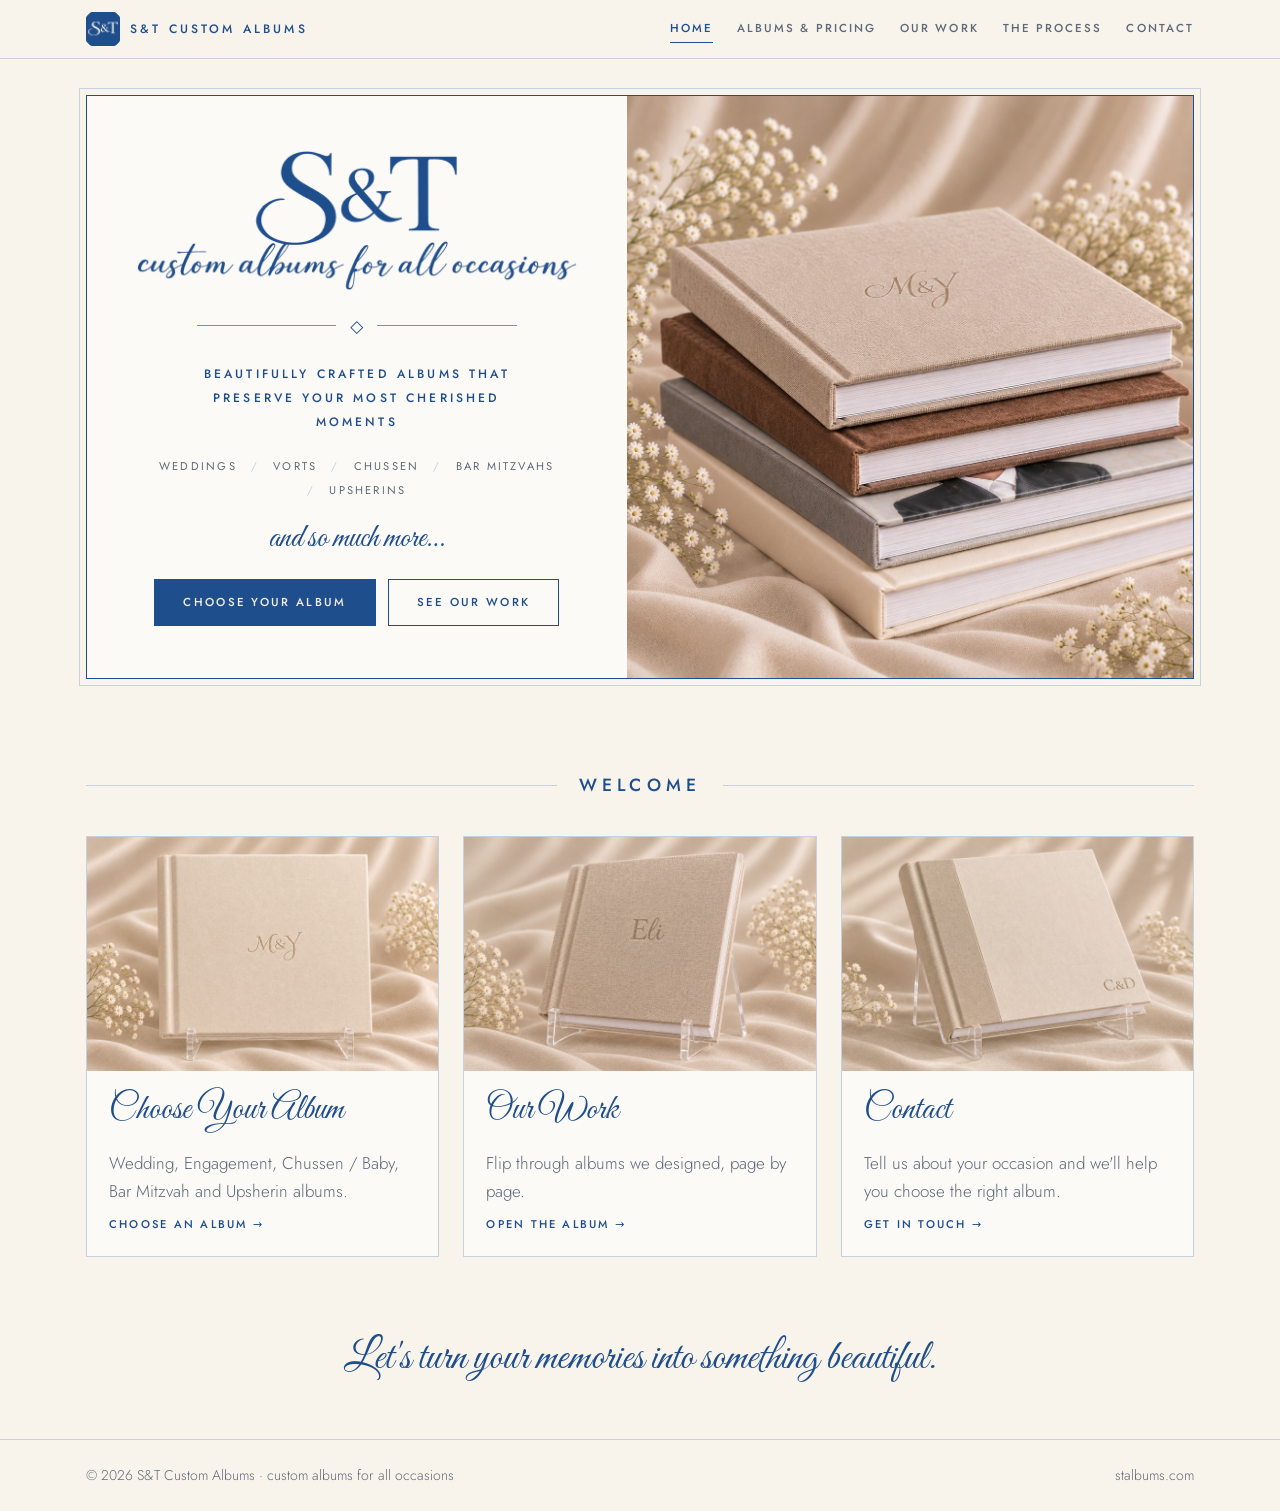
==== index.html @ 43dfe242 "New album photos; restore lost design fixes and Choose your album button" ====
<!doctype html>
<html lang="en">
<head>
<meta charset="utf-8">
<meta name="viewport" content="width=device-width, initial-scale=1, viewport-fit=cover">
<meta name="claude:viewport-fit-sides" content="cover">
<title>S&amp;T Custom Albums</title>
<meta name="description" content="S&amp;T Custom Albums: custom photo albums for weddings, chussen, bar mitzvahs, upsherins, engagements and more.">
<link rel="icon" href="favicon.ico" sizes="any">
<link rel="icon" type="image/png" sizes="32x32" href="images/favicon-32.png">
<link rel="apple-touch-icon" href="images/apple-touch-icon.png">
<meta name="theme-color" content="#1f4e8c">
<link rel="preconnect" href="https://fonts.googleapis.com">
<link rel="stylesheet" href="https://fonts.googleapis.com/css2?family=Great+Vibes&family=Jost:wght@300;400;500&display=swap">
<link rel="stylesheet" href="styles.css?v=202611242300">
</head>
<body>
<nav class="top">
  <div class="wrap">
    <a class="mark" href="index.html" aria-label="S&amp;T Custom Albums home"><img src="images/favicon-32.png" alt="" width="34" height="34"><span class="caps">S&amp;T Custom Albums</span></a>
    <div class="links"><a href="index.html" aria-current="page">Home</a><a href="packages.html">Albums &amp; Pricing</a><a href="gallery.html">Our Work</a><a href="process.html">The Process</a><a href="contact.html">Contact</a></div>
  </div>
</nav>
<main>
<header class="hero">
  <div class="wrap">
    <div class="frame">
      <div class="hero-copy">
        <img class="logo" src="images/logo.png" alt="S&amp;T custom albums for all occasions" width="900" height="290">
        <div class="divider" aria-hidden="true">◇</div>
        <p class="caps tagline" data-k="homeTagline"></p>
        <div class="occasions"><span>Weddings</span><span>Vorts</span><span>Chussen</span><span>Bar Mitzvahs</span><span>Upsherins</span></div>
        <p class="script more">and so much more…</p>
        <div class="cta-row center"><a class="btn" href="packages.html">Choose your album</a><a class="btn ghost" href="gallery.html">See our work</a></div>
      </div>
      <div class="hero-img"><img src="images/hero.jpg" alt="A stack of custom albums in ivory, brown, blue velvet and a photo cover"></div>
    </div>
  </div>
</header>
<section>
  <div class="wrap">
    <div class="head"><h2>Welcome</h2></div>
    <div class="doors">
      <a class="door" href="packages.html"><div class="ph"><img src="images/wedding.jpg" alt="" loading="lazy"></div><h3>Choose Your Album</h3><p>Wedding, Engagement, Chussen / Baby, Bar Mitzvah and Upsherin albums.</p><span class="go">Choose an album →</span></a>
      <a class="door" href="gallery.html"><div class="ph"><img src="images/chussen-baby.jpg" alt="" loading="lazy"></div><h3>Our Work</h3><p>Flip through albums we designed, page by page.</p><span class="go">Open the album →</span></a>
      <a class="door" href="contact.html"><div class="ph"><img src="images/engagement.jpg" alt="" loading="lazy"></div><h3>Contact</h3><p>Tell us about your occasion and we'll help you choose the right album.</p><span class="go">Get in touch →</span></a>
    </div>
  </div>
</section>
<div class="closing"><p class="script" data-k="closing"></p></div>
</main>
<footer>
  <div class="wrap"><span>© 2026 S&amp;T Custom Albums · custom albums for all occasions</span><span>stalbums.com</span></div>
</footer>
<script src="content.js?v=202611242300"></script>
<script src="site.js?v=202611242300"></script>
</body>
</html>
---- styles.css ----
/* S&T Custom Albums. Ivory paper, navy type, script titles, clean sans for everything else. */
:root{
  --ivory:#f8f4ec; --ivory-2:#efe9de; --card:#fcfaf6; --navy:#1f4e8c; --navy-deep:#183d6e;
  --ink:#24324a; --muted:#5e6878; --rule:#c6d0de; --on-navy:#f3efe6;
  --script:"Great Vibes", "Allura", cursive;
  --sans:"Jost", "Futura", "Century Gothic", system-ui, -apple-system, "Segoe UI", sans-serif;
  color-scheme:light;
}
*{box-sizing:border-box}
[hidden]{display:none!important}
html,body{margin:0}
body{background:var(--ivory);color:var(--ink);font-family:var(--sans);font-weight:400;font-size:17px;line-height:1.65;min-height:100vh;display:flex;flex-direction:column}
main{flex:1}
img{max-width:100%}
.wrap{max-width:1140px;margin:0 auto;padding-left:max(16px,env(safe-area-inset-left,0px));padding-right:max(16px,env(safe-area-inset-right,0px))}
h1,h2,h3{margin:0;font-weight:400;text-wrap:balance}
p{margin:0}
.script{font-family:var(--script);color:var(--navy);line-height:1.1;font-weight:400}
.caps{font-family:var(--sans);text-transform:uppercase;letter-spacing:.26em;font-size:.76rem;font-weight:500;color:var(--navy)}
:focus-visible{outline:2px solid var(--navy);outline-offset:3px}

/* nav */
nav.top{position:sticky;top:env(safe-area-inset-top,0px);z-index:5;background:rgba(248,244,236,.96);backdrop-filter:blur(8px);border-bottom:1px solid var(--rule)}
body::before{content:"";position:fixed;inset:0 0 auto;height:env(safe-area-inset-top,0px);z-index:10;background:var(--ivory)}
nav.top .wrap{display:flex;align-items:center;justify-content:space-between;gap:10px 20px;padding-block:12px;flex-wrap:wrap}
.mark{display:flex;align-items:center;gap:10px;text-decoration:none}
.mark img{height:34px;width:34px;display:block;border-radius:6px}
.links{display:flex;gap:4px 24px;flex-wrap:wrap}
.links a{text-decoration:none;color:var(--muted);text-transform:uppercase;letter-spacing:.18em;font-size:.72rem;font-weight:500;padding-block:4px;border-bottom:1px solid transparent}
.links a:hover,.links a:focus-visible{color:var(--navy)}
.links a[aria-current="page"]{color:var(--navy);border-bottom-color:var(--navy)}
@media (max-width:640px){nav.top .wrap{justify-content:center}.links{justify-content:center;gap:4px 16px}.links a{font-size:.66rem;letter-spacing:.12em}}

.btn{display:inline-block;background:var(--navy);color:var(--on-navy);padding:13px 28px;text-decoration:none;text-transform:uppercase;letter-spacing:.2em;font-size:.72rem;font-weight:500;border:1px solid var(--navy);cursor:pointer;font-family:var(--sans)}
.btn:hover{background:var(--navy-deep)}
.btn.ghost{background:transparent;color:var(--navy)}
.btn.ghost:hover{background:rgba(31,78,140,.06)}
.cta-row{display:flex;flex-wrap:wrap;gap:12px}
.center{justify-content:center}

.page-head{padding-block:52px 4px;text-align:center;display:grid;gap:8px;justify-items:center}
.page-head .script{font-size:clamp(2.8rem,7vw,4rem)}
.page-head p{color:var(--muted);max-width:34em;font-weight:300}
.head{display:flex;align-items:center;gap:22px;margin-bottom:36px}
.head::before,.head::after{content:"";flex:1;height:1px;background:var(--rule)}
.head h2{text-transform:uppercase;letter-spacing:.3em;font-size:clamp(.9rem,2.2vw,1.1rem);color:var(--navy);font-weight:500;text-align:center}
section{padding-block:52px}
.band{background:var(--ivory-2)}
.crumb{font-size:.8rem;letter-spacing:.14em;text-transform:uppercase;color:var(--muted);padding-top:28px}
.crumb a{color:var(--navy);text-decoration:none}

/* home */
.hero{padding-block:36px 40px}
.frame{border:1px solid var(--navy);outline:1px solid var(--rule);outline-offset:6px;display:grid;grid-template-columns:1fr 1.05fr;align-items:stretch;background:var(--card);overflow:hidden}
@media (max-width:880px){.frame{grid-template-columns:1fr}}
.hero-copy{padding:52px 40px;display:grid;gap:22px;justify-items:center;align-content:center;text-align:center;min-width:0}
.logo{width:100%;max-width:440px;height:auto}
.divider{display:flex;align-items:center;gap:14px;width:min(320px,100%);color:var(--navy)}
.divider::before,.divider::after{content:"";flex:1;height:1px;background:var(--navy);opacity:.6}
.tagline{line-height:2;max-width:26em}
.occasions{text-transform:uppercase;letter-spacing:.2em;font-size:.7rem;color:var(--muted);display:flex;flex-wrap:wrap;justify-content:center;gap:6px 14px}
.occasions span+span::before{content:"/";margin-right:14px;color:var(--rule)}
.more{font-size:2rem}
.hero-img{min-height:340px;position:relative}
.hero-img img{position:absolute;inset:0;width:100%;height:100%;object-fit:cover}
.doors{display:grid;grid-template-columns:repeat(3,1fr);gap:24px}
@media (max-width:820px){.doors{grid-template-columns:1fr}}
.door{display:grid;gap:10px;align-content:start;text-decoration:none;color:inherit;background:var(--card);border:1px solid var(--rule);padding-bottom:22px}
.door:hover{border-color:var(--navy)}
.door .ph{aspect-ratio:2.4/1;max-width:100%;overflow:hidden}
.door .ph img{width:100%;height:100%;object-fit:cover;display:block}
.door h3{font-family:var(--script);font-size:2.2rem;color:var(--navy);padding-inline:22px}
.door p{color:var(--muted);padding-inline:22px;font-weight:300}
.go{padding-inline:22px;text-transform:uppercase;letter-spacing:.2em;font-size:.7rem;font-weight:500;color:var(--navy)}

/* packages list (no prices) */
.cards{display:flex;flex-wrap:wrap;justify-content:center;gap:28px}
.cards > .card{flex:0 1 calc((100% - 56px)/3);min-width:0}
@media (max-width:900px){.cards > .card{flex-basis:calc((100% - 28px)/2)}}
@media (max-width:560px){.cards > .card{flex-basis:100%}}
.card{display:grid;text-decoration:none;color:inherit;background:var(--card);border:1px solid var(--rule);transition:border-color .2s, transform .2s}
.card:hover{border-color:var(--navy);transform:translateY(-2px)}
.card .ph{aspect-ratio:2.2/1;max-width:100%;overflow:hidden}
.card .ph img{width:100%;height:100%;object-fit:cover;display:block;transition:transform .5s}
.card:hover .ph img{transform:scale(1.03)}
.card .body{padding:20px 24px 24px;display:grid;gap:6px}
.card h3{font-family:var(--script);font-size:2.4rem;color:var(--navy);line-height:1.1}
.card p{color:var(--muted);font-weight:300}
.card .go{padding:0;margin-top:6px}
@media (prefers-reduced-motion:reduce){.card,.card .ph img{transition:none}.card:hover{transform:none}}

/* album detail page */
.detail{display:grid;grid-template-columns:1.1fr 1fr;gap:48px;align-items:start;padding-block:28px 52px}
@media (max-width:880px){.detail{grid-template-columns:1fr;gap:28px}}
.detail .ph{aspect-ratio:4/3;max-width:100%;overflow:hidden;border:1px solid var(--rule);background:var(--card);padding:8px}
.detail .ph img{width:100%;height:100%;object-fit:cover;display:block}
.info-col{display:grid;gap:22px;min-width:0}
.info-col h1{font-size:clamp(2.8rem,6vw,3.8rem)}
.lead{color:var(--muted);font-weight:300;font-size:1.05rem}
.price-box{display:flex;align-items:baseline;gap:12px;padding-block:16px;border-block:1px solid var(--rule)}
.price-box .amount{font-size:2.6rem;font-weight:300;color:var(--navy);line-height:1;font-variant-numeric:tabular-nums;letter-spacing:.02em}
.price-box span{color:var(--muted);font-size:.85rem;text-transform:uppercase;letter-spacing:.18em}
.specs{display:grid;grid-template-columns:repeat(3,1fr);gap:12px}
@media (max-width:460px){.specs{grid-template-columns:1fr}}
.spec{background:var(--card);border:1px solid var(--rule);padding:14px 16px;display:grid;gap:4px}
.spec .k{font-size:.66rem;text-transform:uppercase;letter-spacing:.2em;color:var(--muted);font-weight:500}
.spec .v{font-size:1.05rem;color:var(--navy);font-weight:500;line-height:1.3}
.spec .s{font-size:.85rem;color:var(--muted);font-weight:300}
.block{display:grid;gap:10px}
.block .caps{display:block}
.cover-tags{display:flex;flex-wrap:wrap;gap:8px}
.tag{font-size:.85rem;padding:6px 14px;border:1px solid var(--navy);color:var(--navy);background:var(--card)}
.addons{border:1px solid var(--rule);background:var(--card)}
.addons .row{display:flex;justify-content:space-between;gap:12px;padding:12px 16px;border-bottom:1px solid var(--rule)}
.addons .row:last-child{border-bottom:0}
.addons .row b{font-weight:500;color:var(--navy);font-variant-numeric:tabular-nums;white-space:nowrap}
.addons .row b::before{content:"+ "}
.note{font-size:.85rem;color:var(--muted);font-weight:300}
.others{display:flex;flex-wrap:wrap;justify-content:center;gap:20px}
.others > .card{flex:0 1 calc((100% - 60px)/4);min-width:0}
@media (max-width:900px){.others > .card{flex-basis:calc((100% - 20px)/2)}}
@media (max-width:480px){.others > .card{flex-basis:100%}}
.others .card h3{font-size:1.9rem}

/* wedding options */
.opt-head{text-align:center;display:grid;gap:8px;justify-items:center;padding-top:20px}
.opt-head h1{font-size:clamp(2.8rem,7vw,4rem)}
.opt-head .lead{max-width:36em}
.opt-banner{margin-top:28px;aspect-ratio:3.2/1;max-width:100%;overflow:hidden}
.opt-banner img{width:100%;height:100%;object-fit:cover;display:block}
.opts{display:grid;grid-template-columns:1fr 1fr;gap:28px;margin-top:32px;align-items:stretch}
@media (max-width:820px){.opts{grid-template-columns:1fr}}
.opt{background:var(--card);border:1px solid var(--rule);padding:30px 30px 32px;display:flex;flex-direction:column;gap:18px;min-width:0}
.opt + .opt{border-color:var(--navy);box-shadow:0 0 0 1px var(--navy)}
.opt h2{font-size:clamp(2.2rem,4.5vw,2.8rem)}
.opt-price{font-size:2.4rem;font-weight:300;color:var(--navy);line-height:1;font-variant-numeric:tabular-nums;padding-bottom:16px;border-bottom:1px solid var(--rule)}
.opt .k{display:block;font-size:.66rem;text-transform:uppercase;letter-spacing:.2em;color:var(--muted);font-weight:500;margin-bottom:2px}
.parts{display:grid;gap:10px}
.part{border-left:2px solid var(--navy);padding:2px 0 2px 14px}
.part b{font-weight:500;color:var(--navy)}
.part ul{margin:4px 0 0;padding-left:1.1em;color:var(--ink);font-weight:300}
.opt .btn{align-self:flex-start;margin-top:auto}

/* boxes / materials */
.mat-head{display:grid;gap:10px;text-align:center;justify-items:center;margin-bottom:32px}
.mat-head h2{font-family:var(--script);font-size:clamp(2.3rem,5vw,3rem);color:var(--navy)}
.mat-head p{color:var(--muted);max-width:36em;font-weight:300}
.boxes{display:flex;flex-wrap:wrap;justify-content:center;gap:40px 32px}
.box{flex:0 1 calc((100% - 64px)/3);min-width:0;display:grid;gap:14px;align-content:start;text-align:center}
@media (max-width:900px){.box{flex-basis:calc((100% - 32px)/2)}}
@media (max-width:520px){.boxes{gap:32px}.box{flex-basis:100%}}
.box .ph{aspect-ratio:4/3;max-width:100%;overflow:hidden;border-radius:0;box-shadow:0 18px 36px -22px rgba(24,61,110,.45);transition:transform .35s ease, box-shadow .35s ease}
.box .ph img{width:100%;height:100%;object-fit:contain;display:block;background:var(--ivory)}
.box:hover .ph{transform:translateY(-4px);box-shadow:0 26px 44px -24px rgba(24,61,110,.55)}
@media (prefers-reduced-motion:reduce){.box .ph{transition:none}.box:hover .ph{transform:none}}
.box .t{display:grid;gap:2px;justify-items:center;padding-inline:8px}
.box .t span{font-size:.68rem;text-transform:uppercase;letter-spacing:.22em;color:var(--muted)}
.box .t b{font-family:var(--script);font-weight:400;color:var(--navy);font-size:2rem;line-height:1.15}
.box .t p{font-size:.92rem;color:var(--muted);font-weight:300;max-width:26em}
.mat-foot{text-align:center;margin-top:24px;color:var(--muted);font-style:italic;font-weight:300}

/* album flipbook */
.book{max-width:1000px;margin:0 auto;display:grid;gap:18px}
.book-stage{position:relative;aspect-ratio:2/1;max-width:100%;background:#e6dfd2;padding:2.2%;box-shadow:0 30px 60px -34px rgba(24,61,110,.55);perspective:2000px}
.book-stage::after{content:"";position:absolute;top:2.2%;bottom:2.2%;left:50%;width:6%;transform:translateX(-50%);background:linear-gradient(90deg,transparent,rgba(0,0,0,.16) 48%,rgba(255,255,255,.12) 52%,transparent);pointer-events:none}
.spread{position:absolute;inset:2.2%;opacity:0;transition:opacity .5s ease, transform .6s ease;transform:rotateY(-6deg) scale(.985);transform-origin:left center}
.spread.on{opacity:1;transform:none}
.spread img{width:100%;height:100%;object-fit:cover;display:block;background:#fff}
@media (prefers-reduced-motion:reduce){.spread{transition:none}}
.book-nav{display:flex;align-items:center;justify-content:center;gap:16px;flex-wrap:wrap}
.pg-btn{width:46px;height:46px;border:1px solid var(--navy);background:var(--card);color:var(--navy);font-size:1.3rem;cursor:pointer;font-family:var(--sans)}
.pg-btn:hover{background:var(--navy);color:var(--on-navy)}
.pg-btn:disabled{opacity:.35;cursor:default;background:var(--card);color:var(--navy)}
.pg-count{min-width:110px;text-align:center;text-transform:uppercase;letter-spacing:.2em;font-size:.72rem;color:var(--muted)}
.thumbs{display:flex;gap:10px;overflow-x:auto;padding-bottom:6px;justify-content:center}
.thumbs button{flex:none;width:96px;aspect-ratio:2/1;padding:0;border:2px solid transparent;background:none;cursor:pointer;opacity:.6}
.thumbs button.on{border-color:var(--navy);opacity:1}
.thumbs img{width:100%;height:100%;object-fit:cover;display:block}
.book-hint{text-align:center;color:var(--muted);font-size:.85rem;font-weight:300}

/* process */
.steps{list-style:none;margin:0 auto;padding:0;max-width:760px;counter-reset:s}
.steps li{display:grid;grid-template-columns:52px 1fr;gap:20px;align-items:start;padding-block:20px;border-bottom:1px solid var(--rule);counter-increment:s}
.steps li:last-child{border-bottom:0}
.steps li::before{content:counter(s);width:44px;height:44px;border-radius:50%;background:var(--navy);color:var(--on-navy);display:grid;place-items:center;font-weight:500;font-size:1.05rem}
.steps h3{font-size:1.2rem;font-weight:500;color:var(--navy)}
.steps p{color:var(--muted);font-weight:300}

/* contact */
.contact-grid{display:grid;grid-template-columns:1fr 1fr;gap:48px;align-items:start}
@media (max-width:820px){.contact-grid{grid-template-columns:1fr}}
.info{display:grid;gap:18px;min-width:0}
.info .row{display:grid;gap:2px}
.info .row span{text-transform:uppercase;letter-spacing:.2em;font-size:.68rem;font-weight:500;color:var(--muted)}
.info .row b{font-weight:400;font-size:1.1rem;word-break:break-word}
form{background:var(--card);border:1px solid var(--rule);padding:26px;display:grid;gap:14px}
label{display:grid;gap:6px;text-transform:uppercase;letter-spacing:.16em;font-size:.68rem;font-weight:500;color:var(--navy)}
input,select,textarea{font:inherit;font-size:1rem;text-transform:none;letter-spacing:0;font-weight:400;padding:10px 12px;border:1px solid var(--rule);background:var(--ivory);color:var(--ink);width:100%;border-radius:0}
textarea{min-height:110px;resize:vertical}
.hp{display:none}
.sent{color:var(--navy);font-weight:500}

.closing{padding-block:28px 56px;text-align:center}
.closing .script{font-size:clamp(1.9rem,4.5vw,2.6rem)}
footer{border-top:1px solid var(--rule);padding-block:24px;color:var(--muted);font-size:.88rem;font-weight:300}
footer .wrap{display:flex;flex-wrap:wrap;justify-content:space-between;gap:12px;align-items:center}


/* ---------- album builder ---------- */
.builder{display:grid;grid-template-columns:1.05fr 1fr;gap:48px;align-items:start;padding-block:20px 56px}
@media (max-width:900px){.builder{grid-template-columns:1fr;gap:24px}}
.preview{position:sticky;top:calc(env(safe-area-inset-top,0px) + 84px);display:grid;gap:10px}
@media (max-width:900px){.preview{position:static}}
.pv-frame{aspect-ratio:4/3;max-width:100%;background:var(--card);border:1px solid var(--rule);overflow:hidden;display:grid;place-items:center;box-shadow:0 22px 44px -30px rgba(24,61,110,.5)}
.pv-frame img{width:100%;height:100%;object-fit:cover;display:block;animation:pvIn .35s ease}
.pv-frame.diagram{background:var(--ivory)}
.pv-frame svg{width:92%;height:auto;animation:pvIn .35s ease}
.sz-on{fill:rgba(31,78,140,.14);stroke:var(--navy);stroke-width:2}
.sz-off{fill:none;stroke:var(--rule);stroke-width:1.5;stroke-dasharray:6 5}
.sz-t,.sz-t-on{font-family:var(--sans);font-size:15px;fill:var(--muted)}
.sz-t-on{fill:var(--navy);font-weight:500}
@keyframes pvIn{from{opacity:0}to{opacity:1}}
@media (prefers-reduced-motion:reduce){.pv-frame img,.pv-frame svg{animation:none}}
.pv-cap{text-align:center;font-size:.8rem;text-transform:uppercase;letter-spacing:.18em;color:var(--muted)}
.config{display:grid;gap:24px;min-width:0}
.cfg-head{display:grid;gap:6px}
.cfg-head h1{font-size:clamp(2.6rem,6vw,3.6rem)}
.cfg{display:grid;gap:10px}
.cfg > .k,.summary > .k{font-size:.68rem;text-transform:uppercase;letter-spacing:.22em;color:var(--navy);font-weight:500}
.choices{display:flex;flex-wrap:wrap;gap:8px}
.pick{font:inherit;font-size:.92rem;display:grid;gap:1px;text-align:left;padding:10px 16px;border:1px solid var(--rule);background:var(--card);color:var(--ink);cursor:pointer;min-width:0}
.pick small{font-size:.75rem;color:var(--muted)}
.pick:hover{border-color:var(--navy)}
.pick[aria-pressed="true"]{background:var(--navy);border-color:var(--navy);color:var(--on-navy)}
.pick[aria-pressed="true"] small{color:rgba(243,239,230,.8)}
.parts{display:grid;gap:10px}
.part{border-left:2px solid var(--navy);padding:2px 0 2px 14px}
.part b{font-weight:500;color:var(--navy)}
.part ul{margin:2px 0 0;padding-left:1.1em;font-weight:300}
.hint{font-size:.82rem;color:var(--muted);font-weight:300}
.toggle,.stepper{display:flex;align-items:center;gap:12px;padding:12px 14px;border:1px solid var(--rule);background:var(--card);flex-wrap:wrap}
.toggle{cursor:pointer}
.toggle input{width:18px;height:18px;accent-color:var(--navy);margin:0;flex:none}
.toggle span,.stepper > span{flex:1;min-width:8em}
.toggle b,.stepper > b{font-weight:500;color:var(--navy);font-variant-numeric:tabular-nums;white-space:nowrap}
.ctl{display:flex;align-items:center;border:1px solid var(--rule)}
.ctl button{width:34px;height:34px;border:0;background:var(--ivory);color:var(--navy);font-size:1.1rem;cursor:pointer;font-family:var(--sans)}
.ctl button:disabled{opacity:.35;cursor:default}
.ctl output{min-width:36px;text-align:center;font-variant-numeric:tabular-nums}
.box-picks{display:grid;grid-template-columns:repeat(auto-fill,minmax(110px,1fr));gap:10px}
.box-pick{font:inherit;padding:0;border:2px solid transparent;background:var(--card);cursor:pointer;display:grid;text-align:center}
.box-pick img{width:100%;aspect-ratio:4/3;object-fit:cover;display:block}
.box-pick span{font-size:.8rem;padding:6px 4px;color:var(--ink)}
.box-pick[aria-pressed="true"]{border-color:var(--navy)}
.summary{border:1px solid var(--navy);background:var(--card);padding:18px 18px 8px;display:grid;gap:2px}
.summary .row,.order-lines .row{display:flex;justify-content:space-between;gap:12px;padding:6px 0;border-bottom:1px solid var(--rule);font-size:.95rem}
.summary .row b,.order-lines .row b{font-weight:500;color:var(--navy);white-space:nowrap;font-variant-numeric:tabular-nums}
.summary .row.total,.order-lines .row.total{border-bottom:0;font-size:1.1rem;padding-top:10px}
.summary .row.total b,.order-lines .row.total b{font-size:1.4rem;font-weight:400}
.config > .btn{justify-self:start}

/* contact order card */
.order{border:1px solid var(--navy);background:var(--card);padding:20px;display:grid;gap:8px}
.order .k{font-size:.68rem;text-transform:uppercase;letter-spacing:.22em;color:var(--navy);font-weight:500}
.order-edit{font-size:.78rem;text-transform:uppercase;letter-spacing:.16em;color:var(--navy)}
.order-actions{display:flex;flex-wrap:wrap;gap:8px 20px;align-items:center;margin-top:4px}
.order-clear{font:inherit;font-size:.78rem;text-transform:uppercase;letter-spacing:.16em;color:var(--muted);background:none;border:0;padding:0;cursor:pointer;text-decoration:underline}
.order-clear:hover{color:var(--navy)}
.toggle,.toggle span,.toggle b{text-transform:none;letter-spacing:0}
.toggle span{font-size:.95rem;font-weight:400;color:var(--ink)}
.toggle b{font-size:.95rem}

/* restored fixes */
.card .ph,.door .ph{aspect-ratio:3/2}
.cfg-head h2{font-size:clamp(2.2rem,5vw,3rem)}
.box-picks{display:grid;grid-template-columns:repeat(auto-fill,minmax(88px,1fr));gap:8px}
.toggle{text-transform:none;letter-spacing:0;font-size:.95rem;font-weight:400;color:var(--ink)}
.info .order-lines .row{display:flex;gap:12px}
.info .order-lines .row span{font-size:.95rem;text-transform:none;letter-spacing:0;font-weight:400;color:var(--ink)}
.info .order-lines .row b{font-size:1rem}
.info .order-lines .row.total b{font-size:1.4rem}
#f-selection{min-height:150px;background:var(--card)}
.swatches{display:flex;flex-wrap:wrap;gap:10px}
.swatch{font:inherit;width:84px;padding:0;border:2px solid transparent;background:var(--card);cursor:pointer;display:grid;text-align:center}
.swatch img{width:100%;aspect-ratio:1/1;object-fit:cover;display:block}
.swatch.noimg::before{content:"";display:block;aspect-ratio:1/1;background:var(--ivory-2)}
.swatch span{font-size:.75rem;padding:5px 2px;color:var(--ink)}
.swatch[aria-pressed="true"]{border-color:var(--navy)}
.cover-base{display:flex;justify-content:space-between;gap:12px;padding:10px 14px;border:1px solid var(--navy);background:var(--card)}
.cover-base b{font-weight:500;color:var(--navy);font-size:.85rem;text-transform:uppercase;letter-spacing:.14em}
.back-link{font:inherit;justify-self:start;background:none;border:0;padding:0;color:var(--navy);cursor:pointer;font-size:.78rem;text-transform:uppercase;letter-spacing:.16em}
.back-link:hover{text-decoration:underline}
.pv-missing{color:var(--muted);font-size:.85rem;text-transform:uppercase;letter-spacing:.18em}
.opt-builder{padding-top:8px}
.up-k{margin-top:10px}
.tag.up{border-style:dashed}
.book-empty{position:absolute;inset:0;display:grid;place-items:center;color:var(--muted)}
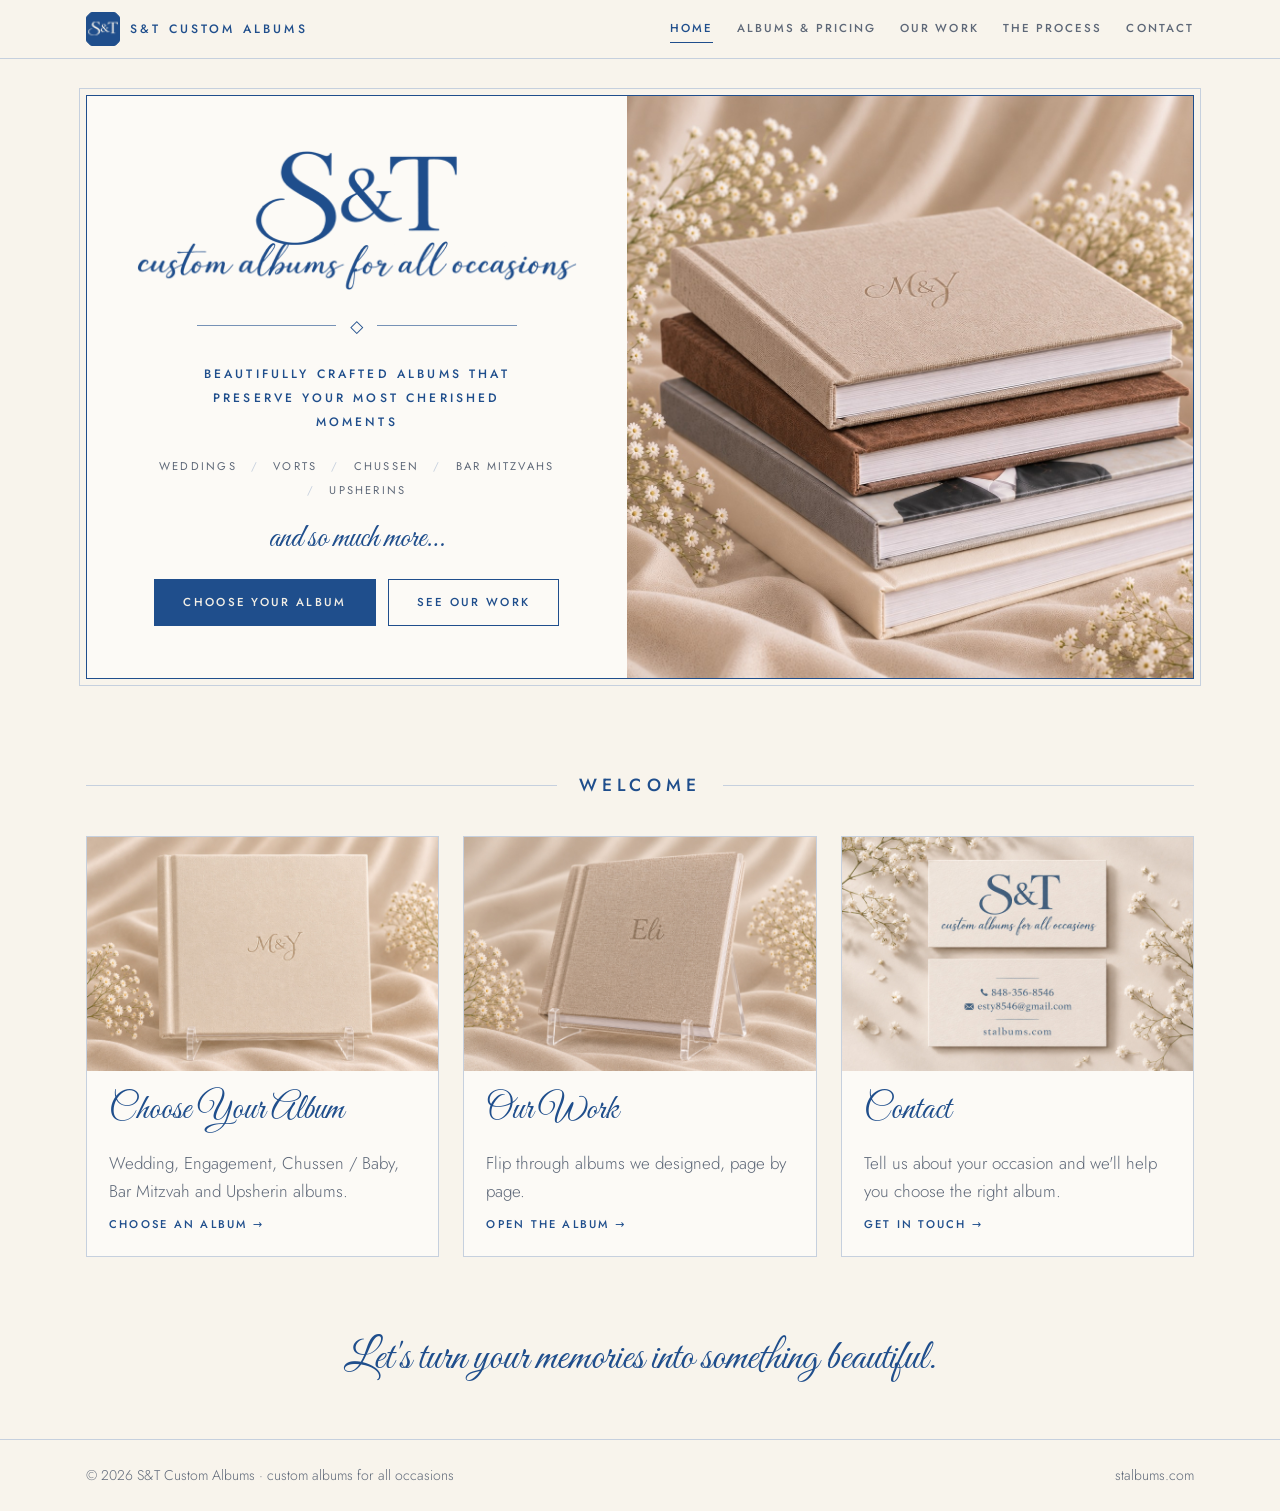
==== commit 0cf2a351: "Home: business card photo on Contact card" ====
--- a/index.html
+++ b/index.html
@@ -12,7 +12,7 @@
 <meta name="theme-color" content="#1f4e8c">
 <link rel="preconnect" href="https://fonts.googleapis.com">
 <link rel="stylesheet" href="https://fonts.googleapis.com/css2?family=Great+Vibes&family=Jost:wght@300;400;500&display=swap">
-<link rel="stylesheet" href="styles.css?v=202611242300">
+<link rel="stylesheet" href="styles.css?v=202611252015">
 </head>
 <body>
 <nav class="top">
@@ -43,7 +43,7 @@
     <div class="doors">
       <a class="door" href="packages.html"><div class="ph"><img src="images/wedding.jpg" alt="" loading="lazy"></div><h3>Choose Your Album</h3><p>Wedding, Engagement, Chussen / Baby, Bar Mitzvah and Upsherin albums.</p><span class="go">Choose an album →</span></a>
       <a class="door" href="gallery.html"><div class="ph"><img src="images/chussen-baby.jpg" alt="" loading="lazy"></div><h3>Our Work</h3><p>Flip through albums we designed, page by page.</p><span class="go">Open the album →</span></a>
-      <a class="door" href="contact.html"><div class="ph"><img src="images/engagement.jpg" alt="" loading="lazy"></div><h3>Contact</h3><p>Tell us about your occasion and we'll help you choose the right album.</p><span class="go">Get in touch →</span></a>
+      <a class="door" href="contact.html"><div class="ph"><img src="images/contact-card.jpg" alt="" loading="lazy"></div><h3>Contact</h3><p>Tell us about your occasion and we'll help you choose the right album.</p><span class="go">Get in touch →</span></a>
     </div>
   </div>
 </section>
@@ -52,7 +52,7 @@
 <footer>
   <div class="wrap"><span>© 2026 S&amp;T Custom Albums · custom albums for all occasions</span><span>stalbums.com</span></div>
 </footer>
-<script src="content.js?v=202611242300"></script>
-<script src="site.js?v=202611242300"></script>
+<script src="content.js?v=202611252015"></script>
+<script src="site.js?v=202611252015"></script>
 </body>
 </html>
--- a/styles.css
+++ b/styles.css
@@ -272,6 +272,8 @@
 .toggle b{font-size:.95rem}
 
 /* restored fixes */
+.opt-photo{margin:-30px -30px 4px;aspect-ratio:3/2;overflow:hidden}
+.opt-photo img{width:100%;height:100%;object-fit:cover;display:block}
 .card .ph,.door .ph{aspect-ratio:3/2}
 .cfg-head h2{font-size:clamp(2.2rem,5vw,3rem)}
 .box-picks{display:grid;grid-template-columns:repeat(auto-fill,minmax(88px,1fr));gap:8px}
